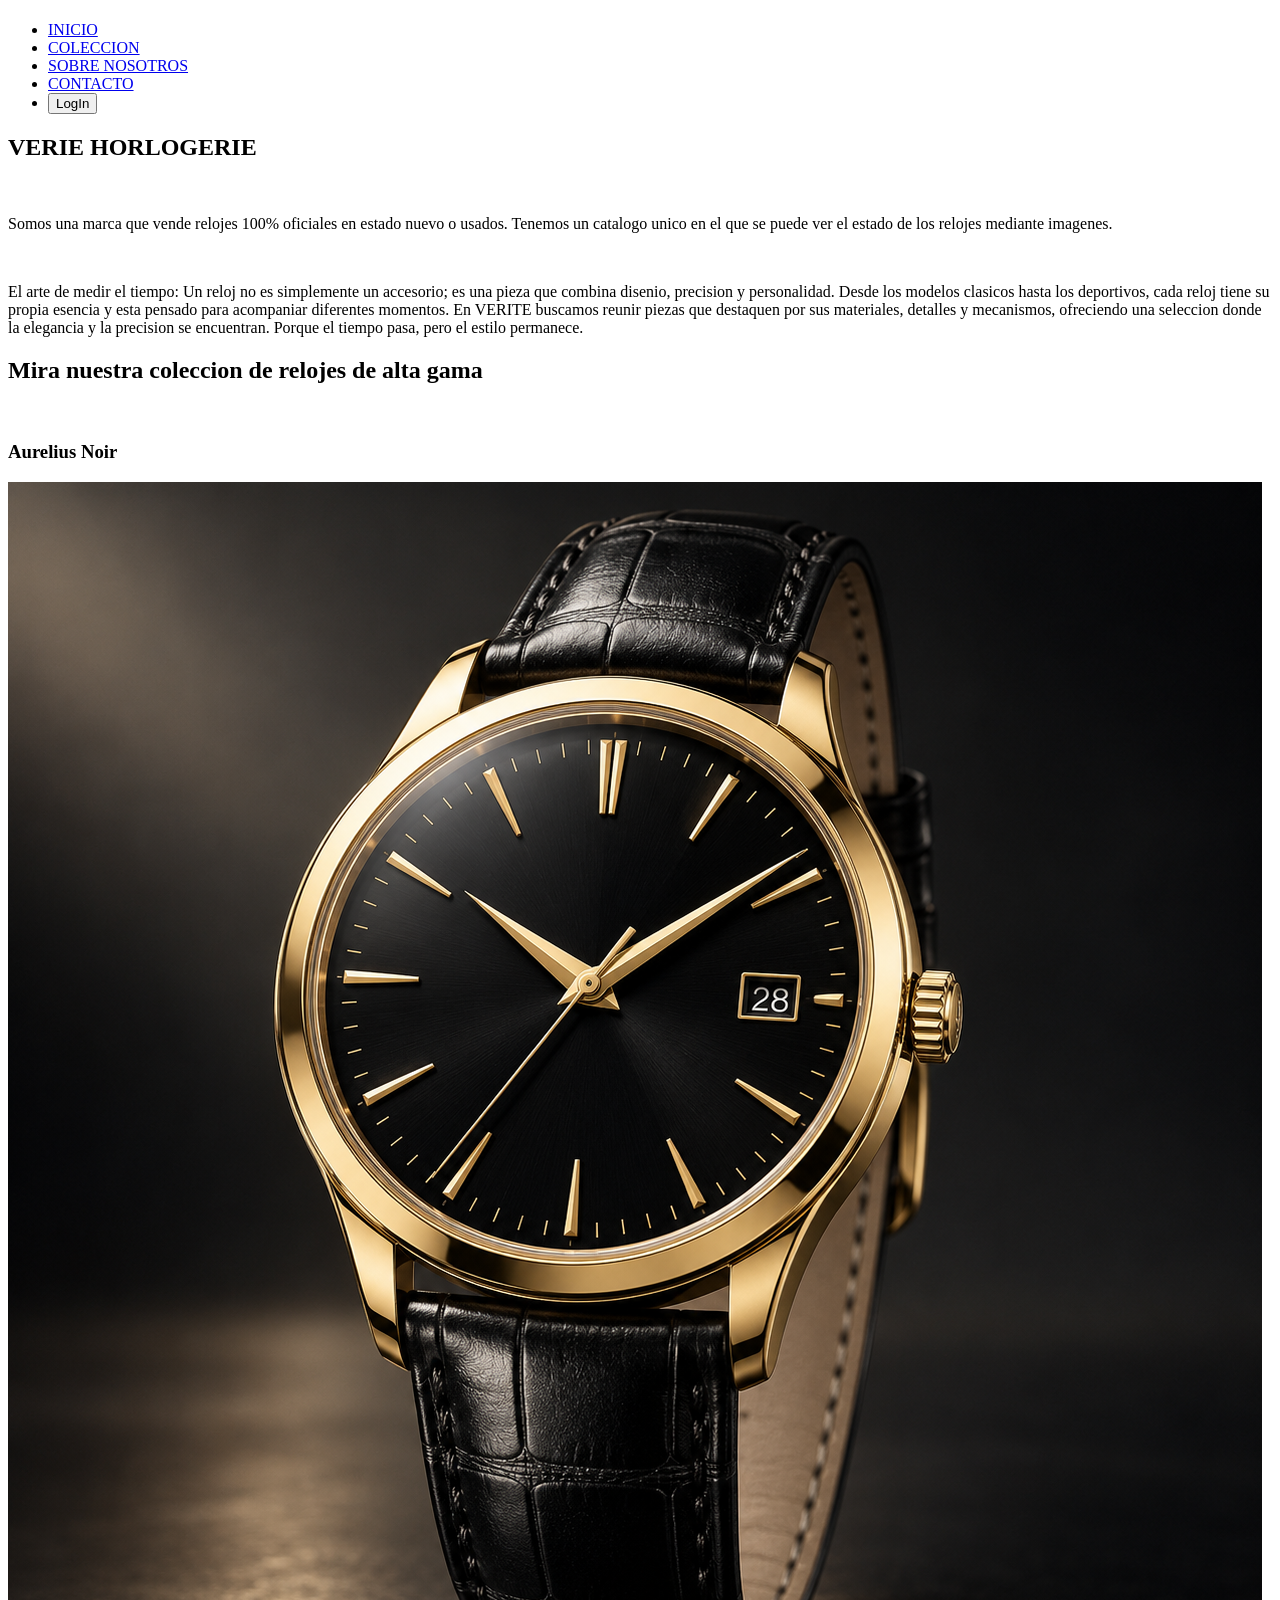
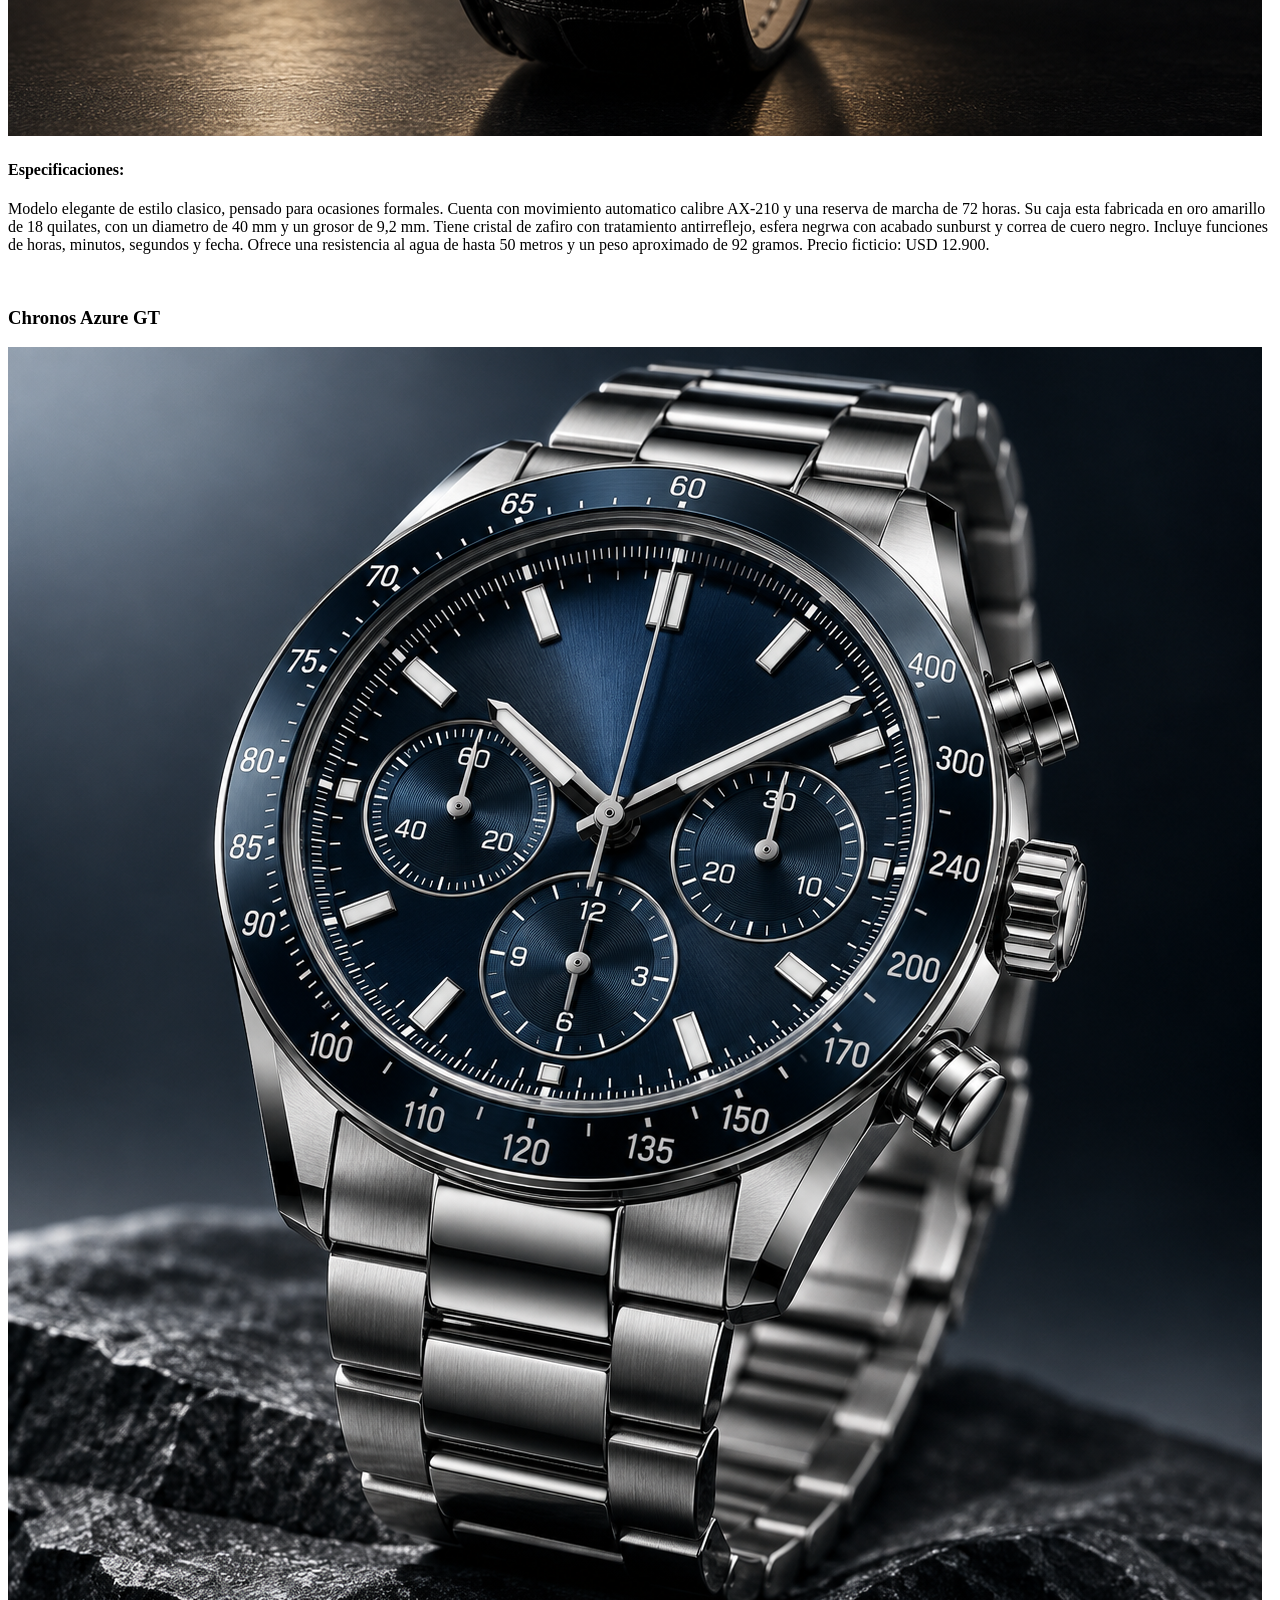
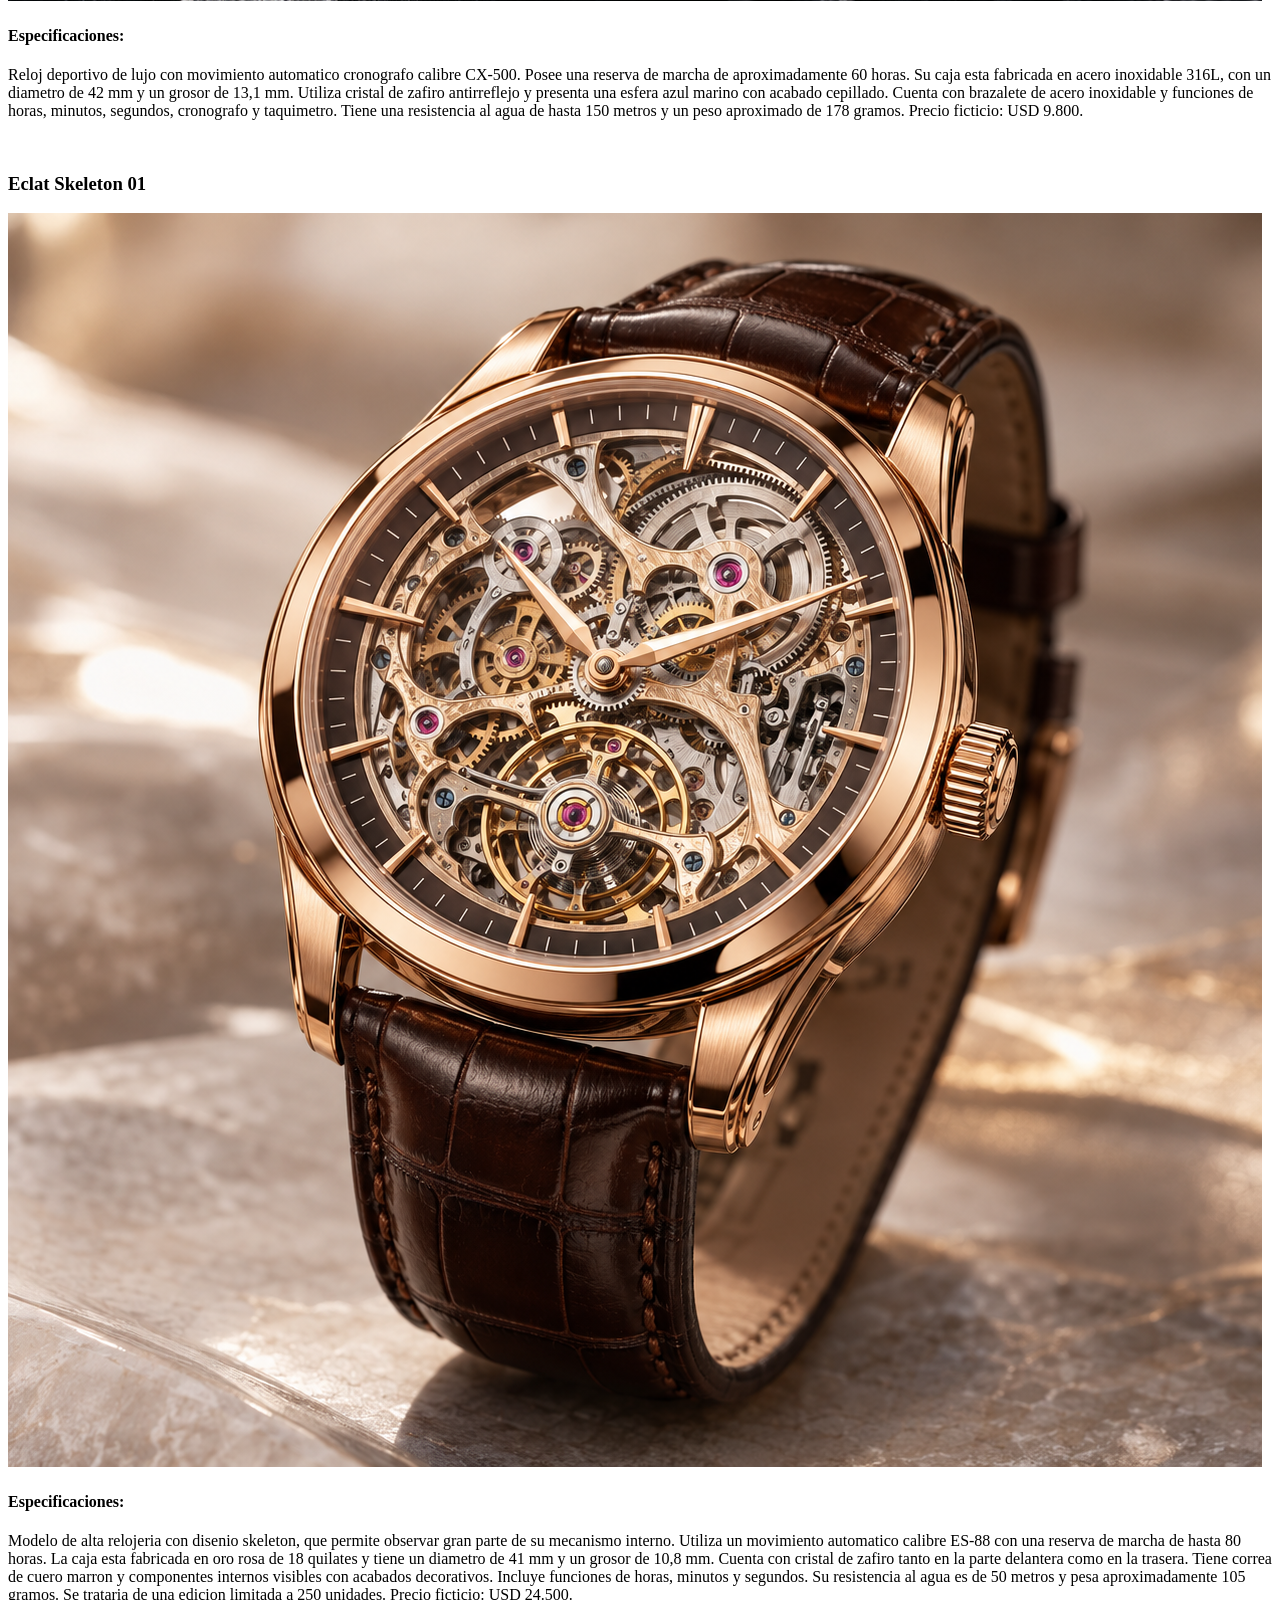
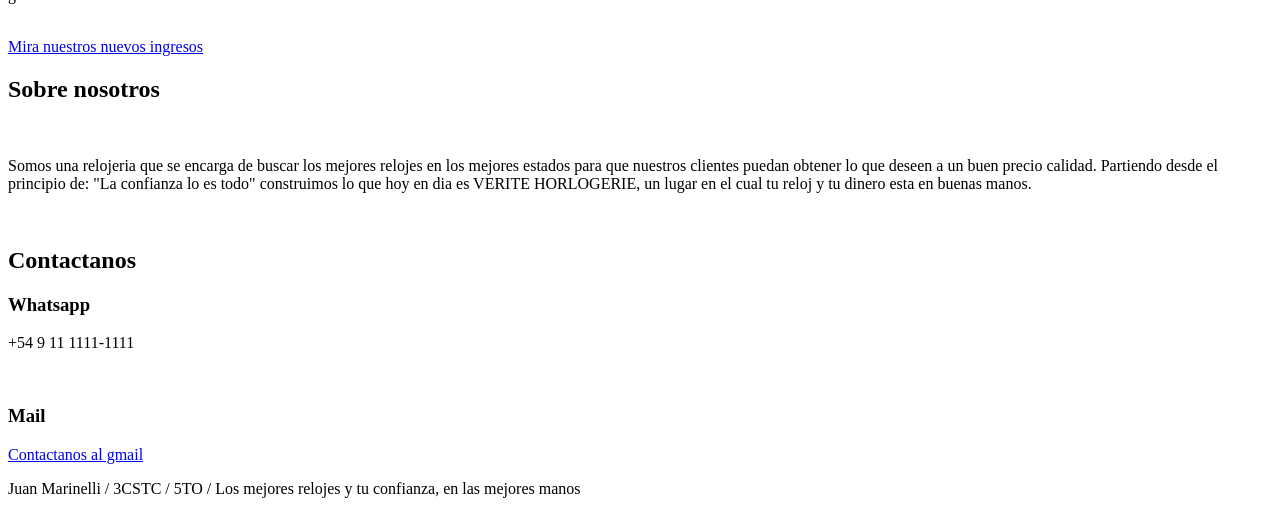
==== index.html @ 310152df "Se sube la segunda parte de la entrega del proyecto de la relojeria" ====
<!DOCTYPE html>
<html lang="en">
<head>
    <meta charset="UTF-8">
    <meta name="viewport" content="width=device-width, initial-scale=1.0">
    <title>VÉRITÉ HORLOGERIE</title>
    <link rel = "icon" type = "image/.icon" href="./fotos/verite_logo_solo (Copiar).png">

    <h1> <link rel="stylesheet" href="./fotos/verite_logo+nombre.png"></h1>

    <ul>
        <li><a href="inicio">INICIO</a></li>
        <li><a href="colection">COLECCION</a></li>
        <li><a href="sobreNosotros">SOBRE NOSOTROS</a></li>
        <li><a href="contactanos">CONTACTO</a></li>
        <li><a href="LogIn.html"><button>LogIn</button></a></li>
    </ul>


</head>
<body> 
    <main> 
        <section id = "inicio"> 
            <H2>
                VERIE HORLOGERIE
            </H2>
                <br>
            <P>
                Somos una marca que vende relojes 100% oficiales en estado nuevo o usados.
                Tenemos un catalogo unico en el que se puede ver el estado de los relojes
                mediante imagenes.
            </P>
                <br>
            <P>
                El arte de medir el tiempo:

                Un reloj no es simplemente un accesorio; es una pieza que combina disenio, precision y personalidad. Desde los modelos clasicos hasta los deportivos, cada reloj tiene su propia esencia y esta pensado para acompaniar diferentes momentos.
                En VERITE buscamos reunir piezas que destaquen por sus materiales, detalles y mecanismos, ofreciendo una seleccion donde la elegancia y la precision se encuentran. Porque el tiempo pasa, pero el estilo permanece.
            </P>

        </section>
        <section id = "colection">
            <h2>Mira nuestra coleccion de relojes de alta gama</h2>
                <br>
                    <h3>Aurelius Noir</h3>
                        <img src="./fotos/relojAurelius Noir.png" alt="Imagen del reloj Aurelius Noir">
                            <h4>Especificaciones:</h4>
                                <p>Modelo elegante de estilo clasico, pensado para ocasiones formales. Cuenta con movimiento automatico calibre AX-210 y una reserva de marcha de 72 horas. Su caja esta fabricada en oro amarillo de 18 quilates, con un diametro de 40 mm y un grosor de 9,2 mm.
                                    Tiene cristal de zafiro con tratamiento antirreflejo, esfera negrwa con acabado sunburst y correa de cuero negro. Incluye funciones de horas, minutos, segundos y fecha. Ofrece una resistencia al agua de hasta 50 metros y un peso aproximado de 92 gramos.
                                    Precio ficticio: USD 12.900.
                                </p>
                <br>
                    <H3>Chronos Azure GT</H3>
                        <img src="./fotos/relojChronosAzureGT.png" alt="Imagen del reloj Chronos Azure GT">
                            <h4>Especificaciones:</h4>
                                <p>Reloj deportivo de lujo con movimiento automatico cronografo calibre CX-500. Posee una reserva de marcha de aproximadamente 60 horas.
                                    Su caja esta fabricada en acero inoxidable 316L, con un diametro de 42 mm y un grosor de 13,1 mm. Utiliza cristal de zafiro antirreflejo y presenta una esfera azul marino con acabado cepillado.
                                    Cuenta con brazalete de acero inoxidable y funciones de horas, minutos, segundos, cronografo y taquimetro. Tiene una resistencia al agua de hasta 150 metros y un peso aproximado de 178 gramos.
                                    Precio ficticio: USD 9.800.
                                </p>
                <br>
                    <h3>Eclat Skeleton 01</h3>
                        <img src="./fotos/Eclat Skeleton01.png" alt="Imagen del reloj Eclat Skeleton 01">
                            <h4>Especificaciones:</h4>
                                <p>Modelo de alta relojeria con disenio skeleton, que permite observar gran parte de su mecanismo interno. Utiliza un movimiento automatico calibre ES-88 con una reserva de marcha de hasta 80 horas.
                                    La caja esta fabricada en oro rosa de 18 quilates y tiene un diametro de 41 mm y un grosor de 10,8 mm. Cuenta con cristal de zafiro tanto en la parte delantera como en la trasera.
                                    Tiene correa de cuero marron y componentes internos visibles con acabados decorativos. Incluye funciones de horas, minutos y segundos. Su resistencia al agua es de 50 metros y pesa aproximadamente 105 gramos.
                                    Se trataria de una edicion limitada a 250 unidades.
                                    Precio ficticio: USD 24.500.
                                </p>
                <br>
            <a href="https://www.rolex.com/es-ar/watches/new-watches">Mira nuestros nuevos ingresos</a>
                <br>
        </section>

        <section id = "sobreNosotros">
            <h2>Sobre nosotros</h2>
                <br>
                    <p>Somos una relojeria que se encarga de buscar los mejores relojes en los mejores estados para que nuestros
                    clientes puedan obtener lo que deseen a un buen precio calidad. Partiendo desde el principio de: "La confianza lo es todo"
                    construimos lo que hoy en dia es VERITE HORLOGERIE, un lugar en el cual tu reloj y tu dinero esta en buenas manos.
                    </p>
                <br>
        </section>

        <section id = "contactanos">
            <h2>Contactanos</h2>
                <h3>Whatsapp</h3>
                    <p>+54 9 11 1111-1111</p>
                        <br>
                <h3>Mail</h3>
                    <a href="mailto: veritehorlogerie@gmail.com">Contactanos al gmail</a>
                        <br>
        </section>
    </main>

    <footer>
        <p>Juan Marinelli / 3CSTC / 5TO / Los mejores relojes y tu confianza, en las mejores manos</p>
    </footer>
</body>
</html>
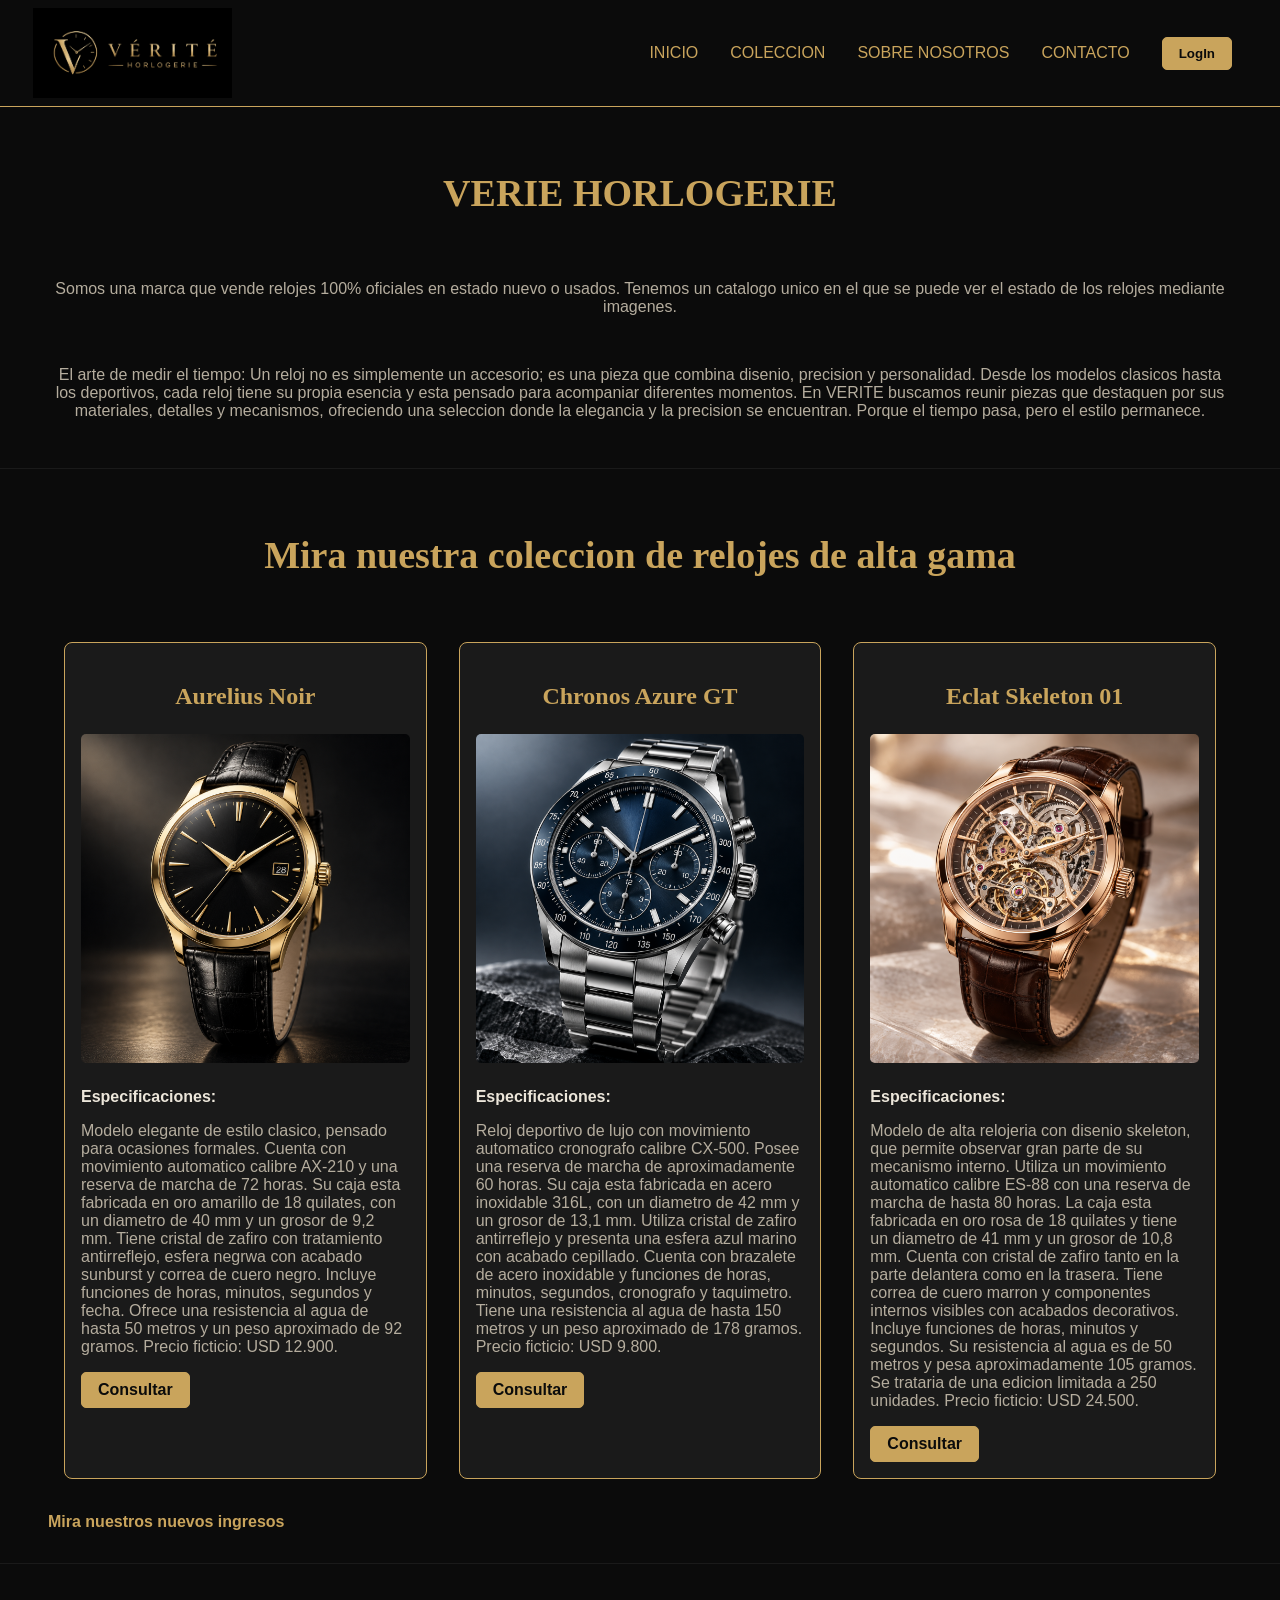
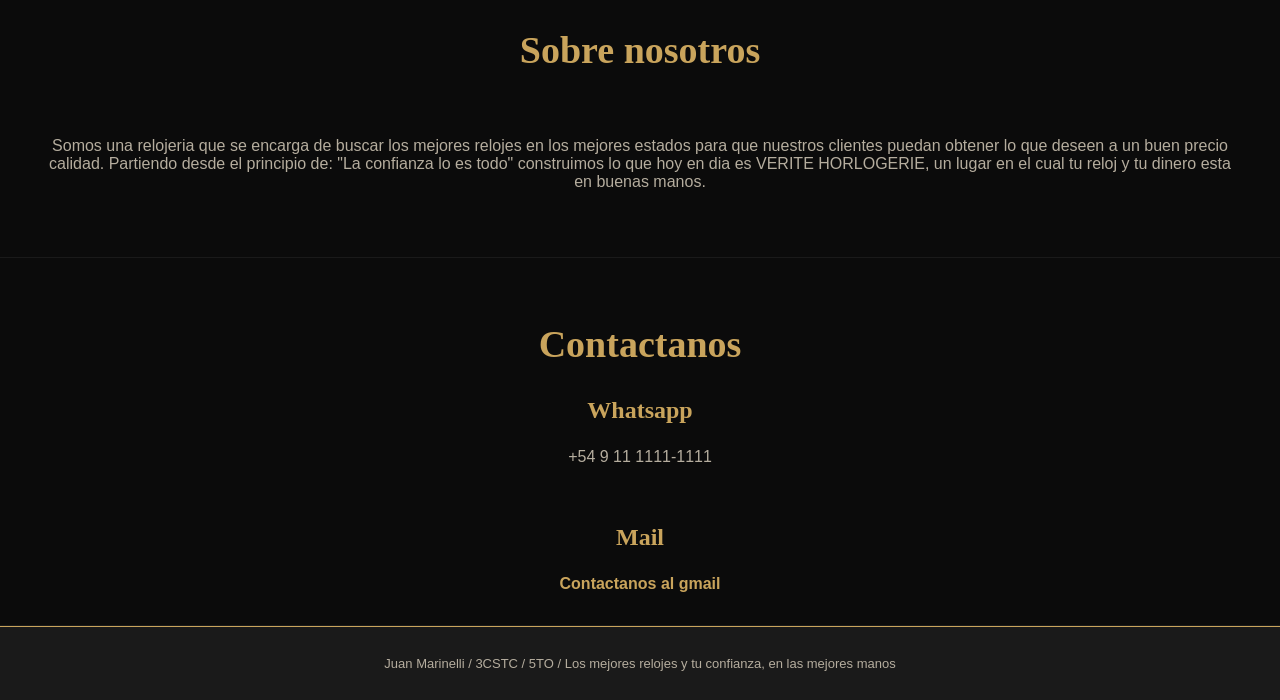
==== commit e14715f1: "se sube la parte tres del proyecto" ====
--- a/index.html
+++ b/index.html
@@ -5,22 +5,25 @@
     <meta name="viewport" content="width=device-width, initial-scale=1.0">
     <title>VÉRITÉ HORLOGERIE</title>
     <link rel = "icon" type = "image/.icon" href="./fotos/verite_logo_solo (Copiar).png">
+    <link rel="stylesheet" href="styles.css">
 
-    <h1> <link rel="stylesheet" href="./fotos/verite_logo+nombre.png"></h1>
+    <header class="encabezado">
+    <h1 class="logo"> <link rel="stylesheet" href="./fotos/verite_logo+nombre.png"></h1>
 
-    <ul>
-        <li><a href="inicio">INICIO</a></li>
-        <li><a href="colection">COLECCION</a></li>
-        <li><a href="sobreNosotros">SOBRE NOSOTROS</a></li>
-        <li><a href="contactanos">CONTACTO</a></li>
-        <li><a href="LogIn.html"><button>LogIn</button></a></li>
+    <ul class="menu">
+        <li><a href="#inicio">INICIO</a></li>
+        <li><a href="#colection">COLECCION</a></li>
+        <li><a href="#sobreNosotros">SOBRE NOSOTROS</a></li>
+        <li><a href="#contactanos">CONTACTO</a></li>
+        <li><a href="LogIn.html"><button class="boton">LogIn</button></a></li>
     </ul>
+    </header>
 
 
 </head>
 <body> 
     <main> 
-        <section id = "inicio"> 
+        <section id = "inicio" class="seccion"> 
             <H2>
                 VERIE HORLOGERIE
             </H2>
@@ -39,9 +42,11 @@
             </P>
 
         </section>
-        <section id = "colection">
+        <section id = "colection" class="seccion">
             <h2>Mira nuestra coleccion de relojes de alta gama</h2>
                 <br>
+            <div class="contenedor-tarjetas">
+                <div class="tarjeta">
                     <h3>Aurelius Noir</h3>
                         <img src="./fotos/relojAurelius Noir.png" alt="Imagen del reloj Aurelius Noir">
                             <h4>Especificaciones:</h4>
@@ -49,7 +54,10 @@
                                     Tiene cristal de zafiro con tratamiento antirreflejo, esfera negrwa con acabado sunburst y correa de cuero negro. Incluye funciones de horas, minutos, segundos y fecha. Ofrece una resistencia al agua de hasta 50 metros y un peso aproximado de 92 gramos.
                                     Precio ficticio: USD 12.900.
                                 </p>
+                    <a class="boton" href="#contactanos">Consultar</a>
+                </div>
                 <br>
+                <div class="tarjeta">
                     <H3>Chronos Azure GT</H3>
                         <img src="./fotos/relojChronosAzureGT.png" alt="Imagen del reloj Chronos Azure GT">
                             <h4>Especificaciones:</h4>
@@ -58,7 +66,10 @@
                                     Cuenta con brazalete de acero inoxidable y funciones de horas, minutos, segundos, cronografo y taquimetro. Tiene una resistencia al agua de hasta 150 metros y un peso aproximado de 178 gramos.
                                     Precio ficticio: USD 9.800.
                                 </p>
+                    <a class="boton" href="#contactanos">Consultar</a>
+                </div>
                 <br>
+                <div class="tarjeta">
                     <h3>Eclat Skeleton 01</h3>
                         <img src="./fotos/Eclat Skeleton01.png" alt="Imagen del reloj Eclat Skeleton 01">
                             <h4>Especificaciones:</h4>
@@ -68,12 +79,15 @@
                                     Se trataria de una edicion limitada a 250 unidades.
                                     Precio ficticio: USD 24.500.
                                 </p>
+                    <a class="boton" href="#contactanos">Consultar</a>
+                </div>
+            </div>
                 <br>
-            <a href="https://www.rolex.com/es-ar/watches/new-watches">Mira nuestros nuevos ingresos</a>
+            <a class="enlace" href="https://www.rolex.com/es-ar/watches/new-watches">Mira nuestros nuevos ingresos</a>
                 <br>
         </section>
 
-        <section id = "sobreNosotros">
+        <section id = "sobreNosotros" class="seccion">
             <h2>Sobre nosotros</h2>
                 <br>
                     <p>Somos una relojeria que se encarga de buscar los mejores relojes en los mejores estados para que nuestros
@@ -83,18 +97,18 @@
                 <br>
         </section>
 
-        <section id = "contactanos">
+        <section id = "contactanos" class="seccion">
             <h2>Contactanos</h2>
                 <h3>Whatsapp</h3>
                     <p>+54 9 11 1111-1111</p>
                         <br>
                 <h3>Mail</h3>
-                    <a href="mailto: veritehorlogerie@gmail.com">Contactanos al gmail</a>
+                    <a class="enlace" href="mailto: veritehorlogerie@gmail.com">Contactanos al gmail</a>
                         <br>
         </section>
     </main>
 
-    <footer>
+    <footer class="pie">
         <p>Juan Marinelli / 3CSTC / 5TO / Los mejores relojes y tu confianza, en las mejores manos</p>
     </footer>
 </body>
--- a/styles.css
+++ b/styles.css
@@ -0,0 +1,244 @@
+:root {
+    --color-principal: #c9a45c;
+    --color-principal-claro: #e6c98a;
+    --color-secundario: #1a1a1a;
+    --color-fondo: #0b0b0b;
+    --color-texto: #ece6da;
+    --color-texto-suave: #b5ad9e;
+
+    --fuente-titulos: Georgia, serif;
+    --fuente-texto: Arial, sans-serif;
+
+    --espacio-chico: 8px;
+    --espacio-medio: 16px;
+    --espacio-grande: 32px;
+}
+
+body {
+    margin: 0;
+    background-color: var(--color-fondo);
+    color: var(--color-texto);
+    font-family: var(--fuente-texto);
+    font-size: 16px;
+}
+
+h2 {
+    font-family: var(--fuente-titulos);
+    font-size: 30px;
+    color: var(--color-principal);
+    text-align: center;
+}
+
+h3 {
+    font-family: var(--fuente-titulos);
+    font-size: 24px;
+    color: var(--color-principal);
+    text-align: center;
+}
+
+h4 {
+    color: var(--color-texto);
+    margin-bottom: 0;
+}
+
+p {
+    color: var(--color-texto-suave);
+}
+
+img {
+    max-width: 100%;
+    height: auto;
+    border-radius: 5px;
+}
+
+a {
+    color: var(--color-principal);
+    text-decoration: none;
+}
+
+a:hover {
+    color: var(--color-principal-claro);
+    text-decoration: underline;
+}
+
+li {
+    margin: var(--espacio-chico);
+}
+
+.encabezado {
+    display: flex;
+    flex-direction: column;
+    align-items: center;
+    padding: var(--espacio-medio);
+    background-color: var(--color-fondo);
+    border-bottom: 1px solid var(--color-principal);
+}
+
+.logo {
+    width: 200px;
+    height: 90px;
+    margin: 0;
+    background-image: url("./fotos/verite_logo_iz_nombre_der.png");
+    background-size: contain;
+    background-repeat: no-repeat;
+    background-position: center;
+}
+
+.menu {
+    display: flex;
+    flex-wrap: wrap;
+    justify-content: center;
+    align-items: center;
+    list-style-type: none;
+    padding: 0;
+    margin: var(--espacio-chico) 0 0 0;
+}
+
+.boton {
+    display: inline-block;
+    padding: var(--espacio-chico) var(--espacio-medio);
+    background-color: var(--color-principal);
+    color: var(--color-fondo);
+    border: 1px solid var(--color-principal);
+    border-radius: 5px;
+    font-family: var(--fuente-texto);
+    font-weight: bold;
+    cursor: pointer;
+}
+
+.boton:hover {
+    background-color: var(--color-fondo);
+    color: var(--color-principal);
+    text-decoration: none;
+}
+
+.enlace {
+    font-weight: bold;
+}
+
+.seccion {
+    padding: var(--espacio-grande) var(--espacio-medio);
+    border-bottom: 1px solid var(--color-secundario);
+}
+
+#inicio {
+    text-align: center;
+}
+
+#sobreNosotros {
+    text-align: center;
+}
+
+#contactanos {
+    text-align: center;
+}
+
+.contenedor-tarjetas {
+    display: flex;
+    flex-direction: column;
+}
+
+.tarjeta {
+    padding: var(--espacio-medio);
+    margin-bottom: var(--espacio-grande);
+    background-color: var(--color-secundario);
+    border: 1px solid var(--color-principal);
+    border-radius: 8px;
+}
+
+.tarjeta:hover {
+    border: 1px solid var(--color-principal-claro);
+    background-color: var(--color-fondo);
+}
+
+.pie {
+    padding: var(--espacio-medio);
+    text-align: center;
+    font-size: 13px;
+    background-color: var(--color-secundario);
+    border-top: 1px solid var(--color-principal);
+}
+
+.contenedor-login {
+    display: flex;
+    justify-content: center;
+    align-items: center;
+    padding: var(--espacio-grande) var(--espacio-medio);
+}
+
+.formulario {
+    display: flex;
+    flex-direction: column;
+    align-items: center;
+    width: 85%;
+    max-width: 400px;
+    padding: var(--espacio-grande) var(--espacio-medio);
+    background-color: var(--color-secundario);
+    border: 1px solid var(--color-principal);
+    border-radius: 8px;
+}
+
+.logo-login {
+    width: 150px;
+}
+
+.campo {
+    width: 90%;
+    padding: var(--espacio-chico);
+    margin-bottom: var(--espacio-medio);
+    background-color: var(--color-fondo);
+    color: var(--color-texto);
+    border: 1px solid var(--color-principal);
+    border-radius: 5px;
+    font-family: var(--fuente-texto);
+    font-size: 16px;
+}
+
+.boton-login {
+    margin-bottom: var(--espacio-medio);
+}
+
+@media (min-width: 768px) {
+    .seccion {
+        padding: var(--espacio-grande) 48px;
+    }
+
+    .contenedor-tarjetas {
+        flex-direction: row;
+        flex-wrap: wrap;
+        justify-content: center;
+    }
+
+    .tarjeta {
+        width: 40%;
+        margin: var(--espacio-medio);
+    }
+}
+
+@media (min-width: 1024px) {
+    .encabezado {
+        flex-direction: row;
+        justify-content: space-between;
+        padding: var(--espacio-chico) var(--espacio-grande);
+    }
+
+    .menu {
+        margin: 0;
+    }
+
+    li {
+        margin: var(--espacio-medio);
+    }
+
+    h2 {
+        font-size: 38px;
+    }
+
+    .contenedor-tarjetas {
+        flex-wrap: nowrap;
+    }
+
+    .tarjeta {
+        width: 28%;
+    }
+}
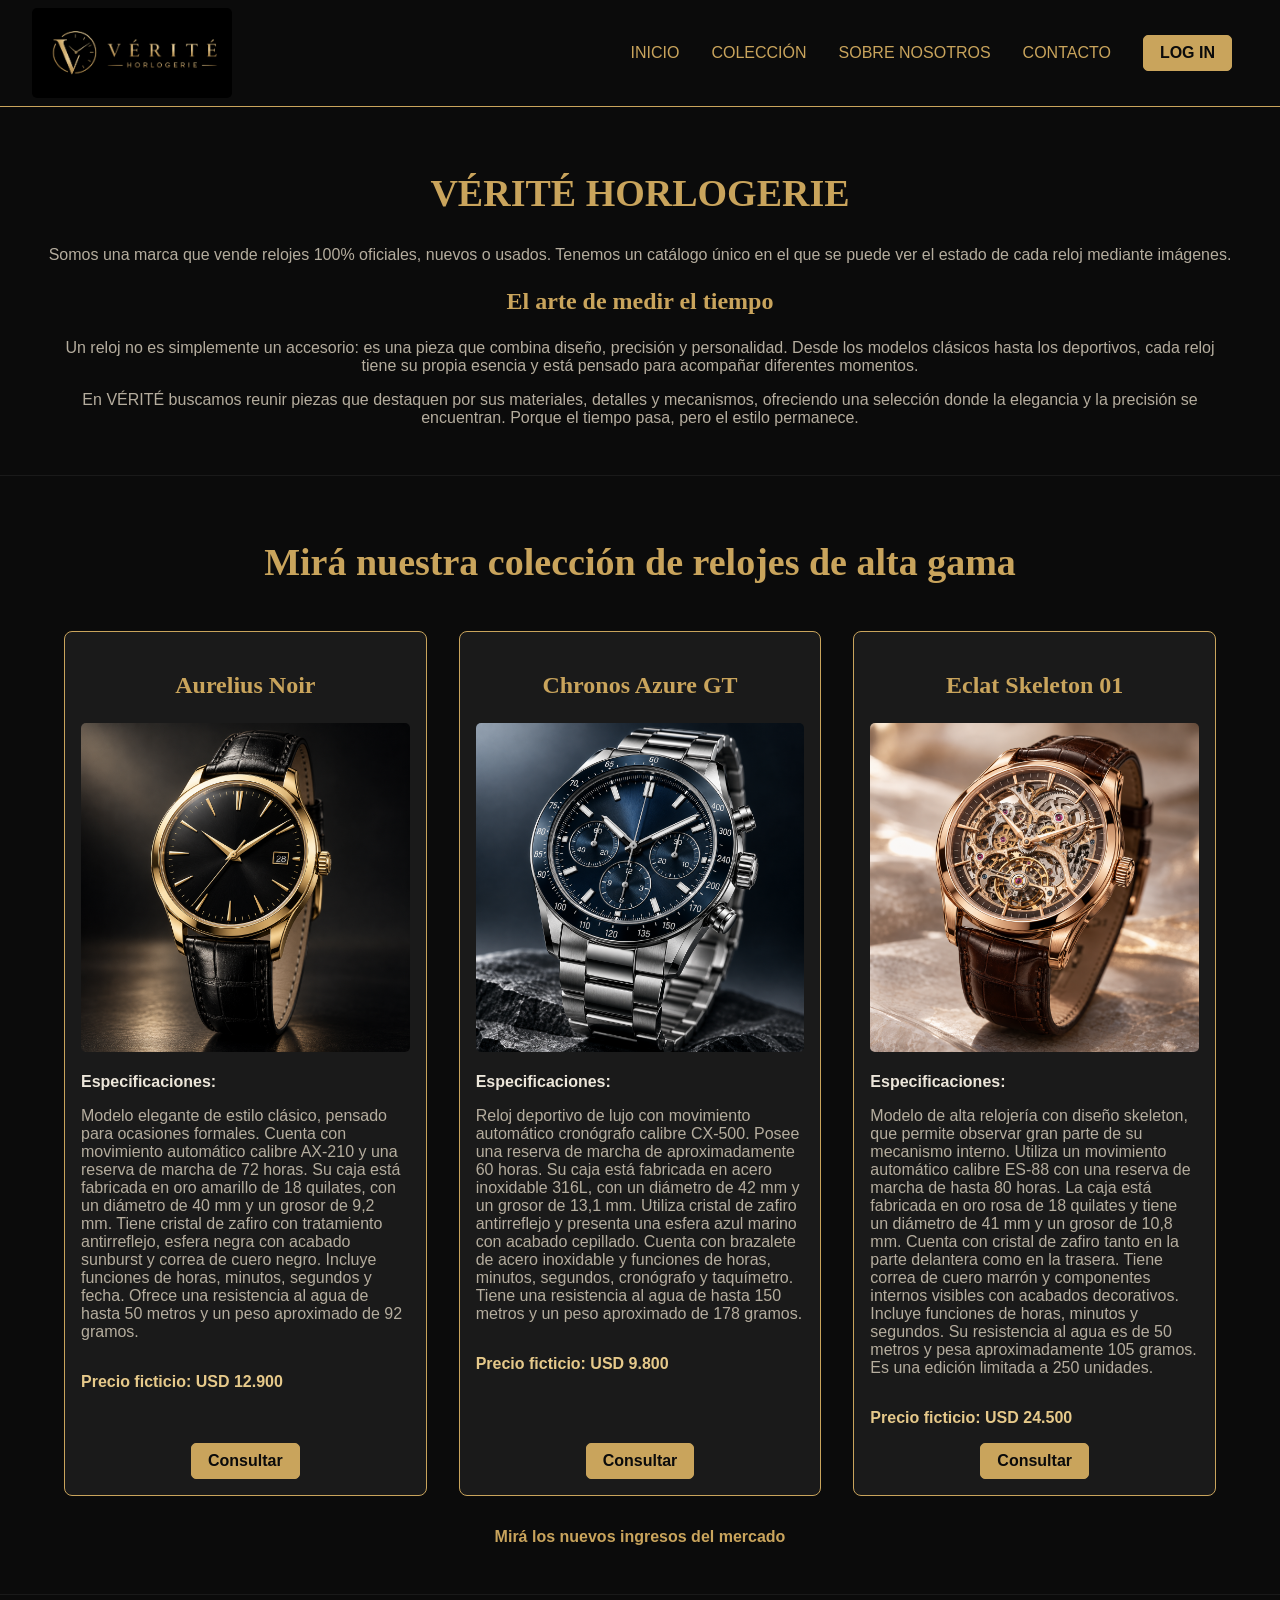
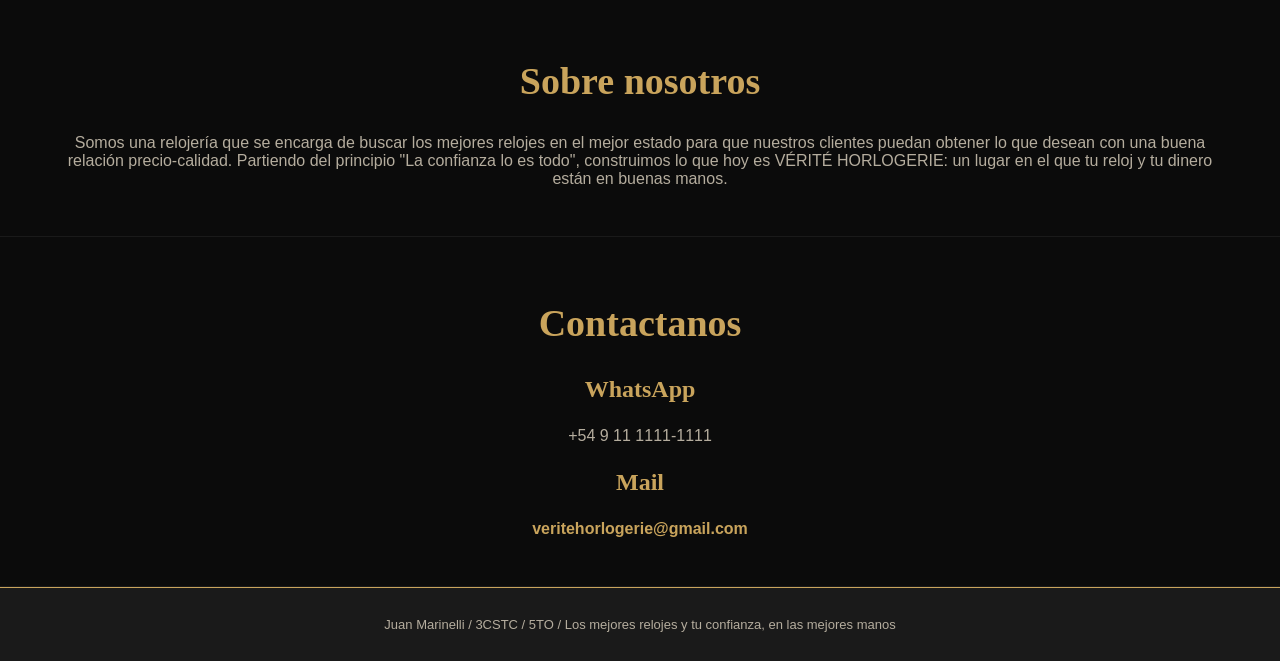
==== commit bbc7a8ab: "entrega final y revisiones y correcciones de la pagina" ====
--- a/index.html
+++ b/index.html
@@ -1,110 +1,127 @@
 <!DOCTYPE html>
-<html lang="en">
+<html lang="es">
 <head>
     <meta charset="UTF-8">
     <meta name="viewport" content="width=device-width, initial-scale=1.0">
     <title>VÉRITÉ HORLOGERIE</title>
-    <link rel = "icon" type = "image/.icon" href="./fotos/verite_logo_solo (Copiar).png">
+    <link rel="icon" type="image/png" href="./fotos/verite_logo_solo.png">
     <link rel="stylesheet" href="styles.css">
+</head>
+<body>
+    <header class="encabezado">
+        <h1 class="logo">
+            <a href="#inicio">
+                <img src="./fotos/verite_logo_iz_nombre_der.png" alt="Logo de Vérité Horlogerie">
+            </a>
+        </h1>
 
-    <header class="encabezado">
-    <h1 class="logo"> <link rel="stylesheet" href="./fotos/verite_logo+nombre.png"></h1>
-
-    <ul class="menu">
-        <li><a href="#inicio">INICIO</a></li>
-        <li><a href="#colection">COLECCION</a></li>
-        <li><a href="#sobreNosotros">SOBRE NOSOTROS</a></li>
-        <li><a href="#contactanos">CONTACTO</a></li>
-        <li><a href="LogIn.html"><button class="boton">LogIn</button></a></li>
-    </ul>
+        <nav>
+            <ul class="menu">
+                <li><a href="#inicio">INICIO</a></li>
+                <li><a href="#coleccion">COLECCIÓN</a></li>
+                <li><a href="#sobreNosotros">SOBRE NOSOTROS</a></li>
+                <li><a href="#contactanos">CONTACTO</a></li>
+                <li><a class="boton" href="LogIn.html">LOG IN</a></li>
+            </ul>
+        </nav>
     </header>
 
+    <main>
+        <section id="inicio" class="seccion">
+            <h2>VÉRITÉ HORLOGERIE</h2>
+            <p>
+                Somos una marca que vende relojes 100% oficiales, nuevos o usados.
+                Tenemos un catálogo único en el que se puede ver el estado de cada reloj
+                mediante imágenes.
+            </p>
+            <h3>El arte de medir el tiempo</h3>
+            <p>
+                Un reloj no es simplemente un accesorio: es una pieza que combina diseño, precisión y personalidad.
+                Desde los modelos clásicos hasta los deportivos, cada reloj tiene su propia esencia y está pensado
+                para acompañar diferentes momentos.
+            </p>
+            <p>
+                En VÉRITÉ buscamos reunir piezas que destaquen por sus materiales, detalles y mecanismos, ofreciendo
+                una selección donde la elegancia y la precisión se encuentran. Porque el tiempo pasa, pero el estilo permanece.
+            </p>
+        </section>
 
-</head>
-<body> 
-    <main> 
-        <section id = "inicio" class="seccion"> 
-            <H2>
-                VERIE HORLOGERIE
-            </H2>
-                <br>
-            <P>
-                Somos una marca que vende relojes 100% oficiales en estado nuevo o usados.
-                Tenemos un catalogo unico en el que se puede ver el estado de los relojes
-                mediante imagenes.
-            </P>
-                <br>
-            <P>
-                El arte de medir el tiempo:
-
-                Un reloj no es simplemente un accesorio; es una pieza que combina disenio, precision y personalidad. Desde los modelos clasicos hasta los deportivos, cada reloj tiene su propia esencia y esta pensado para acompaniar diferentes momentos.
-                En VERITE buscamos reunir piezas que destaquen por sus materiales, detalles y mecanismos, ofreciendo una seleccion donde la elegancia y la precision se encuentran. Porque el tiempo pasa, pero el estilo permanece.
-            </P>
-
-        </section>
-        <section id = "colection" class="seccion">
-            <h2>Mira nuestra coleccion de relojes de alta gama</h2>
-                <br>
+        <section id="coleccion" class="seccion">
+            <h2>Mirá nuestra colección de relojes de alta gama</h2>
             <div class="contenedor-tarjetas">
                 <div class="tarjeta">
                     <h3>Aurelius Noir</h3>
-                        <img src="./fotos/relojAurelius Noir.png" alt="Imagen del reloj Aurelius Noir">
-                            <h4>Especificaciones:</h4>
-                                <p>Modelo elegante de estilo clasico, pensado para ocasiones formales. Cuenta con movimiento automatico calibre AX-210 y una reserva de marcha de 72 horas. Su caja esta fabricada en oro amarillo de 18 quilates, con un diametro de 40 mm y un grosor de 9,2 mm.
-                                    Tiene cristal de zafiro con tratamiento antirreflejo, esfera negrwa con acabado sunburst y correa de cuero negro. Incluye funciones de horas, minutos, segundos y fecha. Ofrece una resistencia al agua de hasta 50 metros y un peso aproximado de 92 gramos.
-                                    Precio ficticio: USD 12.900.
-                                </p>
+                    <img src="./fotos/reloj_aurelius_noir.png" alt="Reloj Aurelius Noir">
+                    <h4>Especificaciones:</h4>
+                    <p>
+                        Modelo elegante de estilo clásico, pensado para ocasiones formales. Cuenta con movimiento
+                        automático calibre AX-210 y una reserva de marcha de 72 horas. Su caja está fabricada en oro
+                        amarillo de 18 quilates, con un diámetro de 40 mm y un grosor de 9,2 mm.
+                        Tiene cristal de zafiro con tratamiento antirreflejo, esfera negra con acabado sunburst y correa
+                        de cuero negro. Incluye funciones de horas, minutos, segundos y fecha. Ofrece una resistencia al
+                        agua de hasta 50 metros y un peso aproximado de 92 gramos.
+                    </p>
+                    <p class="precio">Precio ficticio: USD 12.900</p>
                     <a class="boton" href="#contactanos">Consultar</a>
                 </div>
-                <br>
+
                 <div class="tarjeta">
-                    <H3>Chronos Azure GT</H3>
-                        <img src="./fotos/relojChronosAzureGT.png" alt="Imagen del reloj Chronos Azure GT">
-                            <h4>Especificaciones:</h4>
-                                <p>Reloj deportivo de lujo con movimiento automatico cronografo calibre CX-500. Posee una reserva de marcha de aproximadamente 60 horas.
-                                    Su caja esta fabricada en acero inoxidable 316L, con un diametro de 42 mm y un grosor de 13,1 mm. Utiliza cristal de zafiro antirreflejo y presenta una esfera azul marino con acabado cepillado.
-                                    Cuenta con brazalete de acero inoxidable y funciones de horas, minutos, segundos, cronografo y taquimetro. Tiene una resistencia al agua de hasta 150 metros y un peso aproximado de 178 gramos.
-                                    Precio ficticio: USD 9.800.
-                                </p>
+                    <h3>Chronos Azure GT</h3>
+                    <img src="./fotos/reloj_chronos_azure_gt.png" alt="Reloj Chronos Azure GT">
+                    <h4>Especificaciones:</h4>
+                    <p>
+                        Reloj deportivo de lujo con movimiento automático cronógrafo calibre CX-500. Posee una reserva
+                        de marcha de aproximadamente 60 horas. Su caja está fabricada en acero inoxidable 316L, con un
+                        diámetro de 42 mm y un grosor de 13,1 mm. Utiliza cristal de zafiro antirreflejo y presenta una
+                        esfera azul marino con acabado cepillado.
+                        Cuenta con brazalete de acero inoxidable y funciones de horas, minutos, segundos, cronógrafo y
+                        taquímetro. Tiene una resistencia al agua de hasta 150 metros y un peso aproximado de 178 gramos.
+                    </p>
+                    <p class="precio">Precio ficticio: USD 9.800</p>
                     <a class="boton" href="#contactanos">Consultar</a>
                 </div>
-                <br>
+
                 <div class="tarjeta">
                     <h3>Eclat Skeleton 01</h3>
-                        <img src="./fotos/Eclat Skeleton01.png" alt="Imagen del reloj Eclat Skeleton 01">
-                            <h4>Especificaciones:</h4>
-                                <p>Modelo de alta relojeria con disenio skeleton, que permite observar gran parte de su mecanismo interno. Utiliza un movimiento automatico calibre ES-88 con una reserva de marcha de hasta 80 horas.
-                                    La caja esta fabricada en oro rosa de 18 quilates y tiene un diametro de 41 mm y un grosor de 10,8 mm. Cuenta con cristal de zafiro tanto en la parte delantera como en la trasera.
-                                    Tiene correa de cuero marron y componentes internos visibles con acabados decorativos. Incluye funciones de horas, minutos y segundos. Su resistencia al agua es de 50 metros y pesa aproximadamente 105 gramos.
-                                    Se trataria de una edicion limitada a 250 unidades.
-                                    Precio ficticio: USD 24.500.
-                                </p>
+                    <img src="./fotos/eclat_skeleton_01.png" alt="Reloj Eclat Skeleton 01">
+                    <h4>Especificaciones:</h4>
+                    <p>
+                        Modelo de alta relojería con diseño skeleton, que permite observar gran parte de su mecanismo
+                        interno. Utiliza un movimiento automático calibre ES-88 con una reserva de marcha de hasta 80 horas.
+                        La caja está fabricada en oro rosa de 18 quilates y tiene un diámetro de 41 mm y un grosor de
+                        10,8 mm. Cuenta con cristal de zafiro tanto en la parte delantera como en la trasera.
+                        Tiene correa de cuero marrón y componentes internos visibles con acabados decorativos. Incluye
+                        funciones de horas, minutos y segundos. Su resistencia al agua es de 50 metros y pesa
+                        aproximadamente 105 gramos. Es una edición limitada a 250 unidades.
+                    </p>
+                    <p class="precio">Precio ficticio: USD 24.500</p>
                     <a class="boton" href="#contactanos">Consultar</a>
                 </div>
             </div>
-                <br>
-            <a class="enlace" href="https://www.rolex.com/es-ar/watches/new-watches">Mira nuestros nuevos ingresos</a>
-                <br>
+
+            <p class="centrado">
+                <a class="enlace" href="https://www.rolex.com/es-ar/watches/new-watches" target="_blank" rel="noopener">
+                    Mirá los nuevos ingresos del mercado
+                </a>
+            </p>
         </section>
 
-        <section id = "sobreNosotros" class="seccion">
+        <section id="sobreNosotros" class="seccion">
             <h2>Sobre nosotros</h2>
-                <br>
-                    <p>Somos una relojeria que se encarga de buscar los mejores relojes en los mejores estados para que nuestros
-                    clientes puedan obtener lo que deseen a un buen precio calidad. Partiendo desde el principio de: "La confianza lo es todo"
-                    construimos lo que hoy en dia es VERITE HORLOGERIE, un lugar en el cual tu reloj y tu dinero esta en buenas manos.
-                    </p>
-                <br>
+            <p>
+                Somos una relojería que se encarga de buscar los mejores relojes en el mejor estado para que nuestros
+                clientes puedan obtener lo que desean con una buena relación precio-calidad. Partiendo del principio
+                "La confianza lo es todo", construimos lo que hoy es VÉRITÉ HORLOGERIE: un lugar en el que tu reloj
+                y tu dinero están en buenas manos.
+            </p>
         </section>
 
-        <section id = "contactanos" class="seccion">
+        <section id="contactanos" class="seccion">
             <h2>Contactanos</h2>
-                <h3>Whatsapp</h3>
-                    <p>+54 9 11 1111-1111</p>
-                        <br>
-                <h3>Mail</h3>
-                    <a class="enlace" href="mailto: veritehorlogerie@gmail.com">Contactanos al gmail</a>
-                        <br>
+            <h3>WhatsApp</h3>
+            <p>+54 9 11 1111-1111</p>
+            <h3>Mail</h3>
+            <p><a class="enlace" href="mailto:veritehorlogerie@gmail.com">veritehorlogerie@gmail.com</a></p>
         </section>
     </main>
 
@@ -112,4 +129,4 @@
         <p>Juan Marinelli / 3CSTC / 5TO / Los mejores relojes y tu confianza, en las mejores manos</p>
     </footer>
 </body>
-</html>+</html>
--- a/styles.css
+++ b/styles.css
@@ -75,13 +75,14 @@
 }
 
 .logo {
+    margin: 0;
+}
+
+.logo img {
+    display: block;
     width: 200px;
     height: 90px;
-    margin: 0;
-    background-image: url("./fotos/verite_logo_iz_nombre_der.png");
-    background-size: contain;
-    background-repeat: no-repeat;
-    background-position: center;
+    object-fit: contain;
 }
 
 .menu {
@@ -139,11 +140,27 @@
 }
 
 .tarjeta {
+    display: flex;
+    flex-direction: column;
     padding: var(--espacio-medio);
     margin-bottom: var(--espacio-grande);
     background-color: var(--color-secundario);
     border: 1px solid var(--color-principal);
     border-radius: 8px;
+}
+
+.tarjeta .boton {
+    align-self: center;
+    margin-top: auto;
+}
+
+.precio {
+    color: var(--color-principal-claro);
+    font-weight: bold;
+}
+
+.centrado {
+    text-align: center;
 }
 
 .tarjeta:hover {
